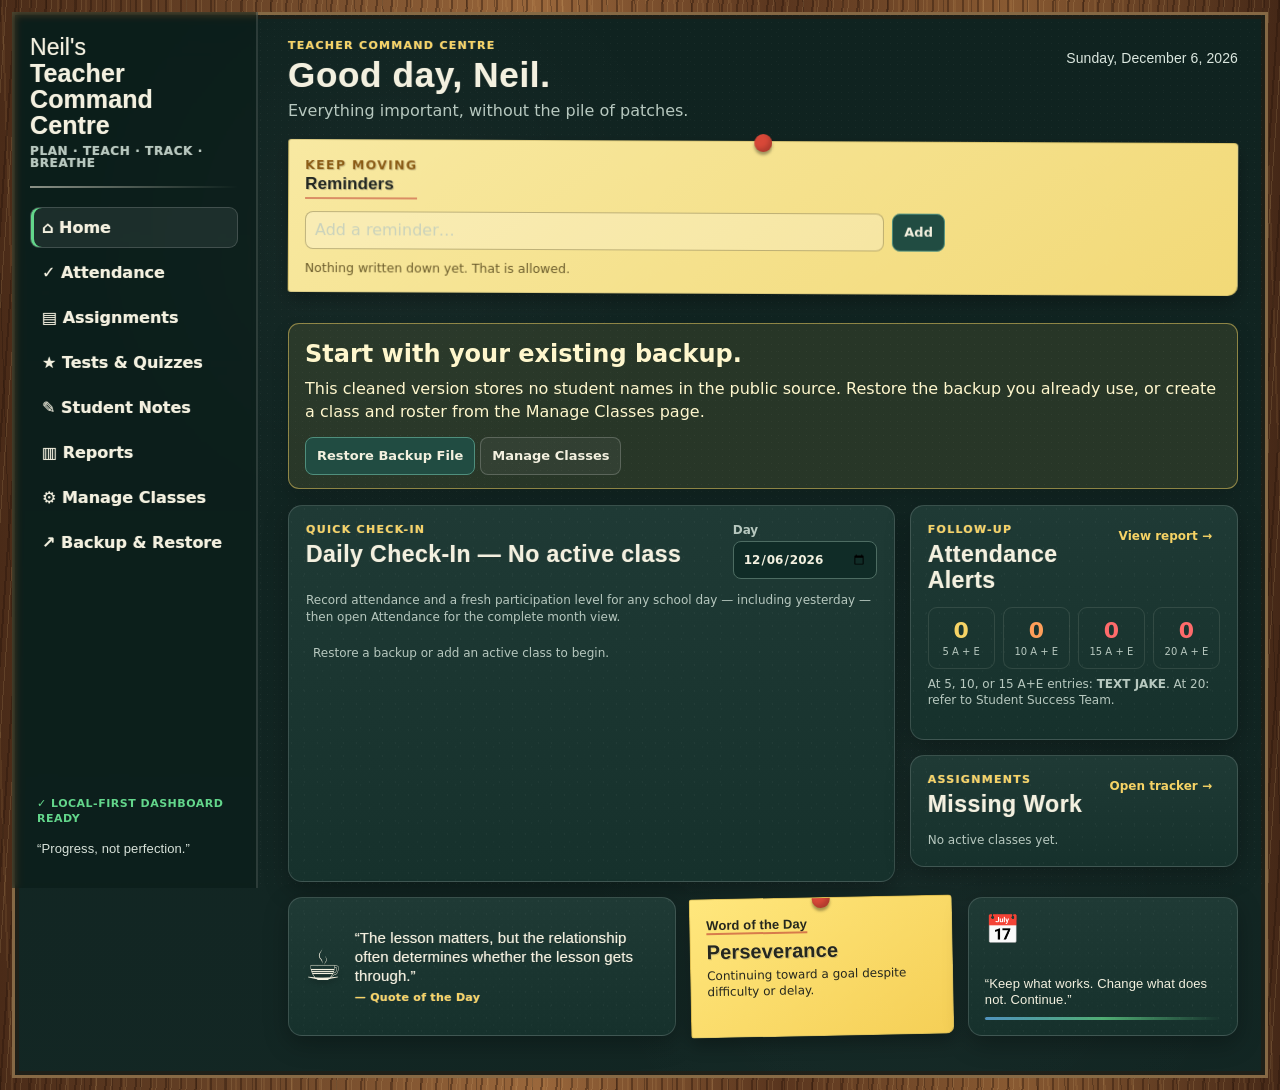
==== index.html @ 8937fd7d "Include participation in running marks and add optional Pass/Incomplete assignments" ====
<!doctype html>
<html lang="en">
<head>
  <meta charset="utf-8">
  <meta name="viewport" content="width=device-width, initial-scale=1, viewport-fit=cover">
  <meta name="theme-color" content="#102421">
  <meta name="description" content="A private, local-first teacher dashboard for planning, tracking, and reviewing classroom information.">
  <title>Neil's Teacher Command Centre</title>
  <link rel="stylesheet" href="styles.css?v=27">
</head>
<body>
  <div class="app-shell">
    <aside class="sidebar" aria-label="Main navigation">
      <div class="brand"><span>Neil's</span><strong>Teacher Command Centre</strong><small>plan · teach · track · breathe</small></div>
      <div class="chalk-line"></div>
      <nav class="nav" aria-label="Dashboard sections">
        <button type="button" class="nav-button active" data-view="dashboard">⌂ Home</button>
        <button type="button" class="nav-button" data-view="attendance">✓ Attendance</button>
        <button type="button" class="nav-button" data-view="assignments">▤ Assignments</button>
        <button type="button" class="nav-button" data-view="assessments">★ Tests &amp; Quizzes</button>
        <button type="button" class="nav-button" data-view="notes">✎ Student Notes</button>
        <button type="button" class="nav-button" data-view="reports">▥ Reports</button>
        <button type="button" class="nav-button" data-view="manage">⚙ Manage Classes</button>
        <button type="button" class="nav-button" data-view="backup">↗ Backup &amp; Restore</button>
      </nav>
      <div class="sidebar-footer"><p id="saveStatus" class="save-status" aria-live="polite">Local-first · ready</p><p>“Progress, not perfection.”</p></div>
    </aside>

    <main class="main-content">
      <header class="app-header">
        <div><p class="eyebrow" id="viewEyebrow">TEACHER COMMAND CENTRE</p><h1 id="viewTitle">Good day, Neil.</h1><p id="viewSubtitle">Everything important, without the pile of patches.</p></div>
        <div class="header-date" id="todayLabel"></div>
      </header>
      <section id="migrationNotice" class="notice hidden" aria-live="polite"></section>

      <section id="dashboardView" class="view">
        <section class="reminder-note dashboard-reminders" id="reminderPanel">
          <div class="note-pin" aria-hidden="true"></div>
          <div class="note-heading"><div><p class="panel-kicker">KEEP MOVING</p><h2>Reminders</h2></div></div>
          <form id="reminderForm" class="inline-form"><label class="sr-only" for="reminderText">Add a reminder</label><input id="reminderText" name="reminderText" autocomplete="off" placeholder="Add a reminder…"><button type="submit" class="primary-button">Add</button></form>
          <div id="reminderList" class="reminder-list"></div>
        </section>
        <div id="classCards" class="class-cards"></div>
        <div id="emptyState" class="empty-state hidden"></div>
        <div class="dashboard-grid">
          <section class="panel roster-panel">
            <div class="panel-heading split-heading"><div><p class="panel-kicker">QUICK CHECK-IN</p><h2>Daily Check-In — <span id="quickCourseLabel"></span></h2></div><label class="compact-field"><span>Day</span><input type="date" id="quickDate" aria-label="Quick attendance date"></label></div>
            <p class="panel-help">Record attendance and a fresh participation level for any school day — including yesterday — then open Attendance for the complete month view.</p>
            <div class="table-wrap"><table id="quickRoster" class="data-table"></table></div>
          </section>
          <aside class="dashboard-side">
            <section class="panel"><div class="panel-heading split-heading"><div><p class="panel-kicker">FOLLOW-UP</p><h2>Attendance Alerts</h2></div><button type="button" class="text-button" data-view="reports">View report →</button></div><div id="attendanceAlertSummary" class="threshold-grid"></div><p class="panel-help">At 5, 10, or 15 A+E entries: <strong>TEXT JAKE</strong>. At 20: refer to Student Success Team.</p></section>
            <section class="panel"><div class="panel-heading split-heading"><div><p class="panel-kicker">ASSIGNMENTS</p><h2>Missing Work</h2></div><button type="button" class="text-button" data-view="assignments">Open tracker →</button></div><div id="missingSummary" class="compact-list"></div></section>
          </aside>
        </div>
        <div id="commandStrip" class="command-strip dashboard-footer-cards"></div>
      </section>

      <section id="attendanceView" class="view hidden">
        <section class="panel">
          <div class="panel-heading split-heading"><div><p class="panel-kicker">REVIEW OR CORRECT</p><h2>Attendance History</h2><p class="panel-help">Choose a class and date to edit the full roster. Every change saves immediately on this device.</p></div><button type="button" class="secondary-button" data-view="dashboard">← Home</button></div>
          <div class="control-row"><label>Class <select id="attendanceCourse"></select></label><label>Date <input type="date" id="attendanceDate"></label><label>Month <input type="month" id="attendanceMonth"></label><button type="button" class="secondary-button" data-action="attendance-today">Today</button></div>
          <div id="attendanceSchoolDayNote" class="notice small-notice hidden"></div>
          <div class="section-divider"></div>
          <h3 id="attendanceDayTitle">Selected Day</h3>
          <div class="table-wrap"><table id="attendanceDayTable" class="data-table"></table></div>
          <div class="section-divider"></div>
          <div class="panel-heading"><div><h3>Month at a Glance</h3><p class="panel-help">Click a school-day cell to choose P, A, E, L, or clear the entry.</p></div></div>
          <div class="table-wrap attendance-grid-wrap"><table id="attendanceMonthTable" class="data-table attendance-month-table"></table></div>
        </section>
      </section>

      <section id="assignmentsView" class="view hidden">
        <section class="panel">
          <div class="panel-heading split-heading"><div><p class="panel-kicker">TRACK · REVIEW · FOLLOW UP</p><h2>Assignment Tracker</h2><p class="panel-help">Each assignment includes an Assigned date and a Due date. Tap a date field to choose it from the calendar.</p></div><button type="button" class="secondary-button" data-action="show-add-assignment">＋ Add Assignment</button></div>
          <div id="assignmentCourseTabs" class="course-tabs"></div>
          <div id="assignmentSummary" class="assignment-summary"></div>
          <div id="assignmentList" class="assignment-list"></div>
          <div id="assignmentDetail" class="assignment-detail"></div>
        </section>
      </section>

      <section id="assessmentsView" class="view hidden">
        <section class="panel">
          <div class="panel-heading split-heading"><div><p class="panel-kicker">TESTS · QUIZZES · RESULTS</p><h2>Tests &amp; Quizzes</h2><p class="panel-help">Track scheduled assessments and student results without adding future tests to the missing-work list.</p></div><button type="button" class="secondary-button" data-action="show-add-assessment">＋ Add Test / Quiz</button></div>
          <div id="assessmentCourseTabs" class="course-tabs"></div>
          <div id="assessmentSummary" class="assignment-summary"></div>
          <div id="assessmentList" class="assignment-list"></div>
          <div id="assessmentDetail" class="assignment-detail"></div>
        </section>
      </section>

      <section id="notesView" class="view hidden">
        <section class="panel">
          <div class="panel-heading split-heading"><div><p class="panel-kicker">OBSERVATIONS THAT STAY USEFUL</p><h2>Student Notes</h2></div><button type="button" class="secondary-button" data-action="show-add-note">＋ Add Note</button></div>
          <div class="control-row slim-row"><label>Class <select id="notesCourse"></select></label><label>Student <select id="notesStudent"></select></label></div>
          <div id="notesList" class="notes-list"></div>
        </section>
      </section>

      <section id="reportsView" class="view hidden">
        <section class="panel">
          <div class="panel-heading split-heading"><div><p class="panel-kicker">QUICK FACTUAL SNAPSHOT</p><h2>Reports</h2><p class="panel-help">See each student’s current running mark from entered evidence, plus a quick answer to: “What am I missing?”</p></div><label class="compact-field">Class <select id="reportCourse"></select></label></div>
          <div id="reportMetrics" class="metric-grid"></div>
          <div id="reportCards" class="report-cards"></div>
        </section>
      </section>

      <section id="manageView" class="view hidden">
        <div class="manage-grid">
          <section class="panel"><p class="panel-kicker">ACTIVE ROSTERS ARE AUTHORITATIVE</p><h2>Manage Classes</h2><p class="panel-help">Archiving hides a class without deleting its historical records. Removing a student only removes them from the active roster.</p><form id="courseForm" class="inline-form"><label class="sr-only" for="courseName">New class name</label><input id="courseName" name="courseName" autocomplete="off" placeholder="e.g. Geography S2"><button type="submit" class="primary-button">Add Class</button></form><div id="courseList" class="manage-list"></div></section>
          <section class="panel"><p class="panel-kicker">ADD OR CORRECT ACTIVE ROSTERS</p><h2>Manage Students</h2><div class="control-row slim-row"><label>Class <select id="manageCourse"></select></label></div><form id="studentForm" class="inline-form"><label class="sr-only" for="studentName">Student display name</label><input id="studentName" name="studentName" autocomplete="off" placeholder="Student display name"><button type="submit" class="primary-button">Add Student</button></form><div id="studentList" class="manage-list"></div></section>
        </div>
      </section>

      <section id="backupView" class="view hidden">
        <section class="panel backup-panel">
          <p class="panel-kicker">YOUR CURRENT WORK, PORTABLE</p>
          <h2>Backup &amp; Restore</h2>
          <p class="panel-help">Copy the complete dashboard to Winston in one click, or paste a backup from Winston and preview it before restoring.</p>
          <div class="backup-actions"><button type="button" class="primary-button" data-action="download-backup">⬇ Download Backup File</button><button type="button" class="secondary-button" data-action="open-import">⬆ Restore Backup File</button><button type="button" class="secondary-button" data-action="copy-backup">📋 Copy Backup for Winston</button></div>
          <p id="backupStatus" class="backup-status" aria-live="polite"></p>
          <label for="backupPayload" class="backup-label">Current backup to send to Winston</label>
          <textarea id="backupPayload" readonly spellcheck="false" aria-label="Current dashboard backup"></textarea>
          <label for="restorePayload" class="backup-label">Paste a backup from Winston</label>
          <textarea id="restorePayload" spellcheck="false" aria-label="Paste a dashboard backup from Winston" placeholder="Paste the complete backup text here…"></textarea>
          <div class="backup-actions backup-restore-actions"><button type="button" class="secondary-button" data-action="paste-clipboard">📋 Paste from Clipboard</button><button type="button" class="secondary-button" data-action="paste-preview">📥 Paste &amp; Preview Backup</button><button type="button" class="primary-button" data-action="restore-pasted">↩ Restore Pasted Data</button></div>
          <p class="privacy-note"><strong>Privacy:</strong> this data includes student information. Paste it only into the teacher-dashboard conversation you intend to use.</p>
        </section>
      </section>
    </main>
  </div>
  <input id="restoreFile" type="file" accept="application/json,.json,text/plain" hidden>
  <div id="modalRoot" aria-live="polite"></div>
  <script src="assessments.js?v=7" defer></script>
  <script src="app.js?v=32" defer></script>
</body>
</html>
---- styles.css ----
:root {
  --bg: #102421;
  --bg-deep: #0b1917;
  --panel: #17332e;
  --panel-strong: #1b3b35;
  --chalk: #f3f0df;
  --muted: #b7c8bf;
  --faint: rgba(243, 240, 223, .11);
  --line: #6f8e82;
  --green: #63d68b;
  --blue: #63b3ed;
  --purple: #c58cff;
  --yellow: #f6d365;
  --orange: #ff9f5a;
  --red: #ff6b6b;
  --wood: #6b4528;
  --wood-light: #8b5e35;
  --shadow: rgba(0, 0, 0, .28);
}

* { box-sizing: border-box; }

html {
  background:
    repeating-linear-gradient(94deg, rgba(44, 23, 12, .3) 0 2px, transparent 2px 7px, rgba(255, 210, 139, .08) 7px 8px, transparent 8px 15px),
    linear-gradient(90deg, #4a2d1a, #7a4d2b 24%, #57331d 47%, #8b5a32 71%, #432717);
}

body {
  min-width: 320px;
  min-height: 100vh;
  margin: 0;
  color: var(--chalk);
  font-family: "Trebuchet MS", system-ui, -apple-system, BlinkMacSystemFont, "Segoe UI", sans-serif;
  border: 12px solid transparent;
  background:
    radial-gradient(circle at 30% 20%, rgba(255,255,255,.027), transparent 25%),
    radial-gradient(circle at 72% 83%, rgba(255,255,255,.018), transparent 28%),
    linear-gradient(0deg, rgba(255,255,255,.012), rgba(0,0,0,.035)),
    linear-gradient(var(--bg), var(--bg)),
    repeating-linear-gradient(94deg, rgba(39, 19, 9, .4) 0 2px, transparent 2px 6px, rgba(255, 220, 151, .12) 6px 7px, transparent 7px 15px),
    repeating-linear-gradient(88deg, rgba(27, 13, 6, .28) 0 1px, transparent 1px 11px, rgba(255, 200, 121, .08) 11px 13px, transparent 13px 28px),
    linear-gradient(90deg, #4a2b18, var(--wood) 20%, #9a673b 42%, #59351e 61%, #895a32 79%, #452817);
  background-clip: padding-box, padding-box, padding-box, padding-box, border-box, border-box, border-box;
  background-origin: padding-box, padding-box, padding-box, padding-box, border-box, border-box, border-box;
  box-shadow: inset 0 0 0 3px rgba(218, 167, 107, .55), inset 0 0 0 7px rgba(46, 25, 13, .46);
}

body::before {
  position: fixed;
  z-index: 0;
  inset: 12px;
  pointer-events: none;
  content: "";
  opacity: .25;
  background-image:
    radial-gradient(ellipse at 13% 16%, rgba(255,255,255,.13) 0 .5px, transparent .9px),
    radial-gradient(ellipse at 78% 71%, rgba(255,255,255,.11) 0 .6px, transparent 1px),
    radial-gradient(circle, rgba(255,255,255,.16) .5px, transparent .82px),
    linear-gradient(87deg, transparent 0 47%, rgba(255,255,255,.025) 48% 52%, transparent 53% 100%),
    linear-gradient(0deg, transparent 0 49%, rgba(255,255,255,.015) 50%, transparent 51%);
  background-size: 31px 19px, 43px 29px, 7px 7px, 71px 37px, 11px 11px;
}

button, input, select, textarea { font: inherit; }
button { touch-action: manipulation; }
button, a, input, select, textarea { -webkit-tap-highlight-color: transparent; }

button:focus-visible, a:focus-visible, input:focus-visible, select:focus-visible, textarea:focus-visible {
  outline: 3px solid var(--yellow);
  outline-offset: 2px;
}

.app-shell {
  position: relative;
  z-index: 1;
  display: grid;
  grid-template-columns: 246px minmax(0, 1fr);
  min-height: calc(100vh - 24px);
}

.sidebar {
  position: sticky;
  top: 0;
  display: flex;
  flex-direction: column;
  min-height: calc(100vh - 24px);
  max-height: calc(100vh - 24px);
  padding: 24px 18px 17px;
  overflow-y: auto;
  border-right: 2px solid rgba(255,255,255,.13);
  background: rgba(8,25,22,.45);
  backdrop-filter: blur(3px);
}

.brand {
  font-family: "Trebuchet MS", Arial, sans-serif;
  line-height: 1.04;
  letter-spacing: .1px;
}

.brand > span { display: block; font-size: 23px; }
.brand strong { display: block; font-size: 25px; }
.brand small {
  display: block;
  margin-top: 7px;
  color: var(--muted);
  font-family: "Trebuchet MS", system-ui, sans-serif;
  font-size: 12px;
  font-weight: 700;
  letter-spacing: .6px;
  text-transform: uppercase;
}

.chalk-line {
  height: 2px;
  margin: 16px 0 19px;
  opacity: .55;
  background: linear-gradient(90deg, var(--chalk), transparent);
}

.nav { display: grid; gap: 4px; }

.nav-button, .text-button, .icon-button, .primary-button, .secondary-button, .danger-button, .status-button, .level-button, .course-tab {
  border: 1px solid transparent;
  cursor: pointer;
  transition: transform .08s ease, filter .12s ease, border-color .12s ease, background-color .12s ease, box-shadow .12s ease;
}

button:active { transform: translateY(1px) scale(.985); filter: brightness(1.12); }

.nav-button {
  width: 100%;
  padding: 10px 11px;
  color: var(--chalk);
  text-align: left;
  border-radius: 9px;
  background: transparent;
  font-weight: 800;
}

.nav-button:hover, .nav-button.active {
  border-color: rgba(255,255,255,.16);
  background: rgba(255,255,255,.07);
}

.nav-button.active { box-shadow: inset 3px 0 0 var(--green); }

.sidebar-footer {
  margin-top: auto;
  padding: 22px 7px 0;
  color: #d8e2da;
  font-family: "Trebuchet MS", Arial, sans-serif;
  font-size: 13px;
  font-style: normal;
  line-height: 1.35;
}

.save-status {
  margin: 0 0 14px;
  color: var(--green);
  font-family: "Trebuchet MS", system-ui, sans-serif;
  font-size: 11px;
  font-style: normal;
  font-weight: 800;
  letter-spacing: .5px;
  text-transform: uppercase;
}

.main-content {
  min-width: 0;
  padding: 27px 30px 42px;
}

.app-header {
  display: flex;
  align-items: flex-start;
  justify-content: space-between;
  gap: 22px;
  margin-bottom: 21px;
}

.eyebrow, .panel-kicker {
  margin: 0 0 5px;
  color: var(--yellow);
  font-size: 11px;
  font-weight: 900;
  letter-spacing: 1.3px;
  text-transform: uppercase;
}

.app-header h1, .panel h2, .panel h3, .reminder-note h2, .reminder-note h3 {
  margin: 0;
  font-family: "Trebuchet MS", Arial, sans-serif;
  font-weight: 800;
  text-shadow: .6px .7px 0 rgba(255,255,255,.16), -1px 1px 0 rgba(0,0,0,.15);
}

.app-header h1 { font-size: clamp(27px, 4vw, 35px); line-height: 1.05; }

.app-header p:not(.eyebrow) {
  max-width: 660px;
  margin: 7px 0 0;
  color: var(--muted);
}

.header-date {
  min-width: 156px;
  padding: 10px 0;
  color: #dbe7df;
  font-family: "Trebuchet MS", Arial, sans-serif;
  font-size: 14px;
  line-height: 1.3;
  text-align: right;
}

.hidden { display: none !important; }
.sr-only {
  position: absolute;
  width: 1px;
  height: 1px;
  padding: 0;
  overflow: hidden;
  clip: rect(0, 0, 0, 0);
  white-space: nowrap;
  border: 0;
}

.notice, .empty-state {
  margin: 0 0 16px;
  padding: 13px 16px;
  border: 1px solid rgba(246,211,101,.5);
  border-radius: 11px;
  color: #fff7cd;
  background: rgba(246,211,101,.1);
  box-shadow: 0 8px 18px rgba(0,0,0,.14);
  line-height: 1.42;
}

.small-notice { margin-top: 14px; font-size: 13px; }
.empty-state h2 { margin: 0 0 7px; }
.empty-state p { margin: 0 0 13px; }

.command-strip {
  display: grid;
  grid-template-columns: minmax(240px, 1.15fr) minmax(210px, .78fr) minmax(220px, .8fr);
  gap: 14px;
  margin-bottom: 15px;
}

.command-card, .panel {
  border: 1.5px solid rgba(255,255,255,.15);
  border-radius: 14px;
  background:
    radial-gradient(circle at 18% 23%, rgba(255,255,255,.035) 0 .7px, transparent 1px),
    radial-gradient(circle at 77% 68%, rgba(255,255,255,.025) 0 .6px, transparent 1px),
    linear-gradient(180deg, rgba(255,255,255,.035), rgba(0,0,0,.045)),
    var(--panel);
  background-size: 13px 13px, 19px 19px, auto, auto;
  box-shadow: 0 8px 24px var(--shadow);
}

.command-card {
  position: relative;
  min-height: 112px;
  padding: 15px 16px;
  overflow: hidden;
}

.command-card::after {
  position: absolute;
  inset: 0;
  pointer-events: none;
  content: "";
  opacity: .10;
  background: radial-gradient(circle, rgba(255,255,255,.45) .45px, transparent .75px);
  background-size: 6px 6px;
}

.mug-quote { display: flex; align-items: center; gap: 13px; }
.mug { font-size: 41px; filter: drop-shadow(0 3px 2px rgba(0,0,0,.25)); }
.quote-copy { position: relative; z-index: 1; font-family: "Trebuchet MS", Arial, sans-serif; font-size: 15px; line-height: 1.29; }
.quote-copy strong { display: block; margin-top: 5px; color: var(--yellow); font-family: "Trebuchet MS", system-ui, sans-serif; font-size: 11px; letter-spacing: .3px; }

.word-card {
  color: #25271e;
  border-color: rgba(80,70,20,.18);
  border-radius: 3px 4px 8px 3px;
  background: linear-gradient(145deg, #ffe77d, #f5cf56);
  box-shadow: 0 8px 16px rgba(0,0,0,.28);
  transform: rotate(-1.1deg);
}

.word-card::before, .note-pin {
  position: absolute;
  z-index: 2;
  width: 18px;
  height: 18px;
  border-radius: 50%;
  content: "";
  background: #d84838;
  box-shadow: 0 3px 3px rgba(0,0,0,.35), inset -3px -3px 4px rgba(0,0,0,.18);
}

.word-card::before { top: -8px; left: 50%; transform: translateX(-50%); }
.word-card .label { display: inline-block; margin-bottom: 7px; border-bottom: 2px solid rgba(195,70,55,.65); font-family: "Trebuchet MS", Arial, sans-serif; font-size: 13px; font-weight: 900; }
.word-card .word { font-family: "Trebuchet MS", Arial, sans-serif; font-size: 20px; font-weight: 900; line-height: 1.05; }
.word-card .definition { margin-top: 6px; font-size: 12px; line-height: 1.32; }

.date-card { display: flex; flex-direction: column; justify-content: space-between; }
.date-icon { font-size: 28px; }
.daily-thought { position: relative; z-index: 1; font-family: "Trebuchet MS", Arial, sans-serif; font-size: 13px; line-height: 1.28; }
.doodle-line { height: 3px; margin-top: 8px; border-radius: 999px; opacity: .75; background: linear-gradient(90deg, var(--blue), var(--green), transparent); }

.class-cards {
  display: grid;
  grid-template-columns: repeat(3, minmax(0, 1fr));
  gap: 14px;
  margin-bottom: 16px;
}

/* A compact, always-visible launch row for the three active classes. */
.class-card {
  position: relative;
  min-height: 104px;
  padding: 12px 13px;
  overflow: hidden;
  cursor: pointer;
}

.class-card::before {
  position: absolute;
  inset: 0;
  pointer-events: none;
  border: 2px solid var(--accent);
  border-radius: 14px;
  content: "";
  opacity: .8;
}

.class-card::after {
  position: absolute;
  right: 13px;
  bottom: 7px;
  color: var(--accent);
  content: "✦";
  font-size: 23px;
  opacity: .16;
  transform: rotate(11deg);
}

.class-card h2 { font-size: clamp(17px, 1.8vw, 20px); line-height: 1.1; }
.class-card p { margin: 4px 0 8px; color: var(--muted); font-size: 12px; }
.class-actions { position: relative; z-index: 1; display: flex; flex-wrap: wrap; gap: 5px; }
.class-card .mini-button { padding: 5px 7px; font-size: 11px; }

.mini-button, .text-button, .icon-button {
  padding: 6px 8px;
  color: var(--chalk);
  border-color: rgba(255,255,255,.2);
  border-radius: 8px;
  background: rgba(0,0,0,.12);
  font-size: 12px;
  font-weight: 800;
}

.mini-button:hover, .text-button:hover, .icon-button:hover { border-color: var(--yellow); background: rgba(255,255,255,.08); }
.text-button { color: var(--yellow); border: 0; background: transparent; white-space: nowrap; }
.icon-button { min-width: 31px; padding: 5px 7px; color: #29404a; border-color: rgba(21,62,85,.28); background: rgba(255,255,255,.26); }

.dashboard-grid { display: grid; grid-template-columns: minmax(0, 1.7fr) minmax(300px, .92fr); gap: 15px; }
.dashboard-side { min-width: 0; }
.panel { min-width: 0; padding: 17px; margin-bottom: 15px; }
.roster-panel { margin-bottom: 0; }
.panel-heading { margin-bottom: 13px; }
.split-heading { display: flex; align-items: flex-start; justify-content: space-between; gap: 12px; }
.panel h2 { font-size: 23px; line-height: 1.15; }
.panel h3 { font-size: 19px; line-height: 1.15; }
.panel-help { margin: 7px 0 13px; color: var(--muted); font-size: 12px; line-height: 1.4; }

.compact-field, .control-row label {
  display: grid;
  gap: 4px;
  color: var(--muted);
  font-size: 12px;
  font-weight: 700;
}

input, select, textarea {
  width: 100%;
  color: var(--chalk);
  border: 1px solid #4d6c62;
  border-radius: 8px;
  background: #102c27;
}

input, select { min-height: 38px; padding: 8px 9px; }
textarea { min-height: 110px; padding: 10px; resize: vertical; }
input::placeholder, textarea::placeholder { color: rgba(183,200,191,.72); }

.data-table { width: 100%; border-collapse: collapse; font-size: 13px; }
.data-table th, .data-table td { padding: 8px 7px; border-bottom: 1px solid var(--faint); text-align: left; vertical-align: middle; }
.data-table th { color: #dce7e1; font-size: 11px; letter-spacing: .2px; text-transform: uppercase; }
.data-table tr:last-child td { border-bottom: 0; }
.data-table tbody tr:hover { background: rgba(255,255,255,.025); }
.table-wrap { width: 100%; overflow: auto; }

.status-group { display: flex; flex-wrap: wrap; gap: 4px; }
.status-button {
  min-width: 30px;
  min-height: 29px;
  padding: 4px 6px;
  color: var(--chalk);
  border-color: rgba(255,255,255,.2);
  border-radius: 7px;
  background: #24433d;
  font-size: 12px;
  font-weight: 900;
}
.status-button[data-status="P"].active { color: #092017; border-color: var(--green); background: var(--green); }
.status-button[data-status="A"].active { color: #351316; border-color: var(--red); background: var(--red); }
.status-button[data-status="E"].active { color: #332909; border-color: var(--yellow); background: var(--yellow); }
.status-button[data-status="L"].active { color: #10273b; border-color: var(--blue); background: var(--blue); }

.level-button {
  width: 28px;
  height: 28px;
  padding: 0;
  color: #dfe8e3;
  border-color: rgba(255,255,255,.18);
  border-radius: 50%;
  background: #294740;
  font-size: 12px;
  font-weight: 800;
}
.level-button.active { color: #092017; border-color: var(--green); background: var(--green); box-shadow: 0 0 0 2px rgba(255,255,255,.08); }
.level-button[data-level="1"].active { color: #351316; border-color: var(--red); background: var(--red); }
.level-button[data-level="2"].active { color: #3a210d; border-color: var(--orange); background: var(--orange); }
.level-button[data-level="3"].active { color: #332909; border-color: var(--yellow); background: var(--yellow); }
.level-button[data-level="4"].active { color: #092017; border-color: var(--green); background: var(--green); }

.reminder-note {
  position: relative;
  margin-bottom: 15px;
  padding: 16px 16px 14px;
  color: #20251f;
  border: 1px solid rgba(80,70,20,.16);
  border-radius: 3px 4px 10px 3px;
  background: linear-gradient(145deg, #f8e9a2, #f2d977);
  box-shadow: 0 8px 18px rgba(0,0,0,.28);
  transform: rotate(.25deg);
}
.note-pin { top: -8px; left: 50%; transform: translateX(-50%); }
.note-heading { display: flex; align-items: center; justify-content: space-between; gap: 10px; }
.reminder-note h2 { padding-bottom: 3px; border-bottom: 2px solid rgba(195,70,55,.55); font-size: 17px; }
.reminder-note h3 { margin: 5px 0 6px; font-family: "Trebuchet MS", system-ui, sans-serif; font-size: 14px; line-height: 1.25; }

.reminder-note .panel-kicker { color: #8a5b14; }
.reminder-note .inline-form { margin-top: 12px; }
.reminder-note .inline-form input {
  color: #20251f;
  border-color: rgba(80,70,20,.35);
  background: rgba(255,255,255,.24);
}
.reminder-note .reminder-list { margin-top: 10px; }
.reminder-note .reminder-item {
  border-color: rgba(80,70,20,.22);
  background: rgba(255,255,255,.22);
}
.reminder-note .small-icon { color: #5b4c20; }
.reminder-note .empty-copy { color: #6a5b2b; }
.reminder-note p { margin: 0; font-family: "Trebuchet MS", system-ui, sans-serif; font-size: 12.5px; line-height: 1.42; }
.note-date { margin-top: 6px !important; opacity: .67; font-size: 11px !important; }
.threshold-grid, .metric-grid { display: grid; grid-template-columns: repeat(4, minmax(0, 1fr)); gap: 8px; }
.threshold, .metric { padding: 10px 7px; border: 1px solid var(--faint); border-radius: 9px; text-align: center; }
.threshold strong, .metric strong { display: block; font-size: 22px; }
.threshold span, .metric span { display: block; margin-top: 3px; color: var(--muted); font-size: 10px; line-height: 1.2; }
.threshold.t5 strong { color: var(--yellow); }
.threshold.t10 strong { color: var(--orange); }
.threshold.t15 strong, .threshold.t20 strong { color: var(--red); }

.compact-list, .reminder-list, .manage-list, .assignment-list, .notes-list { display: grid; gap: 8px; }
.assessment-list-item {
  display: grid;
  grid-template-columns: minmax(0, 1fr) auto;
  gap: 10px;
  align-items: center;
  padding: 11px 12px;
  border: 1px solid var(--faint);
  border-radius: 9px;
  background: rgba(0,0,0,.08);
}
.assessment-list-item.active {
  border-color: rgba(99,214,139,.62);
  background: rgba(99,214,139,.08);
}
.assessment-list-item.archived { opacity: .62; }
.assessment-select {
  display: grid;
  gap: 4px;
  width: 100%;
  padding: 0;
  color: var(--chalk);
  border: 0;
  background: transparent;
  text-align: left;
  cursor: pointer;
}
.assessment-select strong { font-size: 14px; }
.assessment-select span { color: var(--muted); font-size: 11px; }
.assessment-select:hover strong { color: var(--yellow); }
.assessment-edit-button {
  min-height: 32px;
  padding: 6px 9px;
  font-size: 12px;
}
.compact-item, .reminder-item, .manage-row, .assignment-card, .note-item {
  border: 1px solid var(--faint);
  border-radius: 9px;
  background: rgba(0,0,0,.08);
}
.compact-item { display: flex; align-items: center; justify-content: space-between; gap: 10px; padding: 9px 10px; font-size: 12px; }
.compact-item .count { min-width: 26px; color: var(--yellow); font-size: 16px; font-weight: 900; text-align: right; }
.empty-copy { margin: 2px 0; color: var(--muted); font-size: 12px; }

.inline-form { display: flex; gap: 8px; align-items: center; }
.inline-form input { min-width: 0; }

.primary-button, .secondary-button, .danger-button {
  min-height: 38px;
  padding: 8px 11px;
  color: var(--chalk);
  border-radius: 8px;
  font-size: 13px;
  font-weight: 900;
  white-space: nowrap;
}
.primary-button { border-color: #4f8f7d; background: #214c42; }
.primary-button:hover { border-color: var(--green); background: #28604f; }
.secondary-button { border-color: rgba(255,255,255,.2); background: rgba(255,255,255,.05); }
.secondary-button:hover { border-color: var(--blue); background: rgba(99,179,237,.1); }
.danger-button { border-color: #925052; background: #5a2f31; }
.danger-button:hover { border-color: var(--red); background: #713a3d; }

.reminder-item { display: flex; align-items: center; gap: 8px; padding: 8px 9px; }
.reminder-item label { flex: 1; min-width: 0; display: flex; align-items: center; gap: 8px; font-size: 13px; }
.reminder-item input { width: 18px; height: 18px; min-height: 0; accent-color: var(--green); }
.reminder-item.done { opacity: .58; }
.reminder-item.done label span { text-decoration: line-through; }
.small-icon { min-width: 28px; min-height: 28px; padding: 3px; color: var(--muted); border: 0; border-radius: 6px; background: transparent; font-weight: 900; }
.small-icon:hover { color: var(--red); background: rgba(255,255,255,.08); }

.control-row { display: flex; flex-wrap: wrap; gap: 10px; align-items: flex-end; }
.control-row label { min-width: 158px; flex: 1 1 160px; }
.slim-row { max-width: 540px; }
.section-divider { height: 1px; margin: 20px 0; background: var(--faint); }

.attendance-month-table { min-width: 860px; font-size: 12px; }
.attendance-month-table th, .attendance-month-table td { min-width: 31px; padding: 6px 4px; text-align: center; white-space: nowrap; }
.attendance-month-table th:first-child, .attendance-month-table td:first-child { position: sticky; left: 0; z-index: 2; min-width: 145px; text-align: left; background: var(--panel); }
.attendance-month-table thead th { position: sticky; top: 0; z-index: 3; background: var(--panel-strong); }
.attendance-month-table thead th:first-child { z-index: 4; }
.month-cell { min-width: 30px; min-height: 28px; padding: 2px; color: var(--muted); border: 0; border-radius: 5px; background: transparent; font-weight: 900; }
.month-cell:hover { background: rgba(255,255,255,.11); }
.month-cell[data-status="P"] { color: var(--green); }
.month-cell[data-status="A"] { color: var(--red); }
.month-cell[data-status="E"] { color: var(--yellow); }
.month-cell[data-status="L"] { color: var(--blue); }
.month-cell.non-school { cursor: not-allowed; color: rgba(255,255,255,.17); background: repeating-linear-gradient(135deg, rgba(255,255,255,.02) 0 5px, transparent 5px 10px); }
.month-cell.non-school:hover { background: repeating-linear-gradient(135deg, rgba(255,255,255,.02) 0 5px, transparent 5px 10px); }

.course-tabs { display: flex; flex-wrap: wrap; gap: 7px; margin: 0 0 14px; }
.course-tab { padding: 8px 10px; color: var(--chalk); border-color: rgba(255,255,255,.18); border-radius: 9px; background: rgba(255,255,255,.04); font-size: 13px; font-weight: 800; }
.course-tab.active { border-color: var(--green); outline: 1px solid rgba(99,214,139,.24); background: rgba(99,214,139,.1); }
.assignment-summary { margin-bottom: 14px; color: var(--muted); font-size: 13px; }
.assignment-card { display: grid; grid-template-columns: minmax(0, 1fr) auto; gap: 12px; align-items: center; padding: 12px 13px; }
.assignment-card h3 { margin: 0 0 4px; font-family: "Trebuchet MS", system-ui, sans-serif; font-size: 16px; }
.assignment-meta { color: var(--muted); font-size: 11px; line-height: 1.35; }
.assignment-stats { display: flex; flex-wrap: wrap; gap: 6px; margin-top: 7px; }
.chip { padding: 3px 6px; border: 1px solid var(--faint); border-radius: 999px; color: var(--muted); font-size: 10px; font-weight: 800; }
.chip.warning { color: #fff1b2; border-color: rgba(246,211,101,.5); }
.chip.success { color: #c5f2d5; border-color: rgba(99,214,139,.5); }
.chip.handed-back { color: #fff0a3; border-color: rgba(246,211,101,.72); background: rgba(246,211,101,.10); }
.assignment-actions { display: flex; flex-wrap: wrap; justify-content: flex-end; gap: 6px; }
.assignment-detail { margin-top: 15px; }
.detail-panel { padding: 14px; border: 1px solid rgba(99,214,139,.32); border-radius: 11px; background: rgba(0,0,0,.10); }
.detail-panel h3 { margin-bottom: 4px; }
.detail-controls { display: flex; flex-wrap: wrap; gap: 7px; margin: 10px 0 12px; }
.detail-controls label { display: flex; gap: 6px; align-items: center; color: var(--muted); font-size: 12px; }
.detail-controls .handback-control { color: #fff0a3; border: 1px solid rgba(246,211,101,.58); border-radius: 8px; padding: 6px 8px; background: rgba(246,211,101,.08); }
.handback-control input { width: 18px; height: 18px; min-height: 0; accent-color: var(--yellow); }
.detail-table { min-width: 760px; }
.detail-table input[type="checkbox"] { width: 18px; height: 18px; min-height: 0; accent-color: var(--green); }
.detail-table input[type="text"], .detail-table input[type="number"] { min-height: 31px; padding: 5px 6px; font-size: 12px; }
.detail-table input[type="number"] { width: 74px; }
.detail-table select { min-width: 76px; min-height: 31px; padding: 5px 6px; font-size: 12px; }
.detail-table .submitted-row { background: rgba(99,214,139,.035); }
.detail-table .missing-row { background: rgba(255,107,107,.028); }

.notes-list { margin-top: 16px; }
.note-item { padding: 12px; }
.note-item h3 { margin: 0 0 5px; font-family: "Trebuchet MS", system-ui, sans-serif; font-size: 14px; }
.note-item p { margin: 0; color: #e7eee9; font-size: 13px; line-height: 1.45; white-space: pre-wrap; }
.note-meta { margin-top: 8px !important; color: var(--muted) !important; font-size: 11px !important; }

.manage-grid { display: grid; grid-template-columns: repeat(2, minmax(0, 1fr)); gap: 15px; }
.manage-row { display: grid; grid-template-columns: minmax(0, 1fr) auto; gap: 10px; align-items: center; padding: 10px; }
.manage-row strong { display: block; font-size: 13px; }
.manage-row span { display: block; margin-top: 2px; color: var(--muted); font-size: 11px; }
.manage-row.archived { opacity: .57; }
.manage-actions { display: flex; flex-wrap: wrap; justify-content: flex-end; gap: 5px; }

.backup-panel { max-width: 900px; }
.backup-actions { display: flex; flex-wrap: wrap; gap: 9px; margin: 16px 0 10px; }
.backup-status { min-height: 20px; margin: 0 0 10px; color: var(--green); font-size: 13px; }
.backup-label { display: block; margin: 12px 0 6px; color: var(--muted); font-size: 12px; font-weight: 800; }
#backupPayload, #restorePayload { min-height: 240px; font-family: ui-monospace, SFMono-Regular, Menlo, Consolas, monospace; font-size: 11px; line-height: 1.38; }
.backup-restore-actions { margin-top: 9px; }
.privacy-note { margin: 11px 0 0; color: #fff1bd; font-size: 12px; line-height: 1.42; }

.modal-backdrop {
  position: fixed;
  z-index: 50;
  inset: 0;
  display: flex;
  align-items: center;
  justify-content: center;
  padding: 20px;
  background: rgba(0,0,0,.7);
}
.modal {
  width: min(760px, 96vw);
  max-height: 90vh;
  padding: 20px;
  overflow: auto;
  border: 1px solid var(--line);
  border-radius: 14px;
  background: var(--panel);
  box-shadow: 0 20px 60px rgba(0,0,0,.52);
}
.modal h2 { margin: 0 0 7px; font-family: "Trebuchet MS", Arial, sans-serif; font-size: 24px; }
.modal p { color: var(--muted); font-size: 13px; line-height: 1.42; }
.modal-form { display: grid; gap: 12px; margin-top: 15px; }
.modal-form label { display: grid; gap: 5px; color: var(--muted); font-size: 12px; font-weight: 800; }
.date-control { display: grid; grid-template-columns: minmax(0, 1fr) auto; gap: 7px; align-items: center; }
.date-picker-button { min-height: 40px; padding: 7px 10px; color: #fff0a3; border-color: rgba(246,211,101,.75); background: rgba(246,211,101,.11); font-size: 12px; white-space: nowrap; }
.date-picker-button:hover, .date-picker-button:focus-visible { background: rgba(246,211,101,.2); }
.modal-row { display: grid; grid-template-columns: 1fr 1fr; gap: 10px; }
.modal-actions { display: flex; flex-wrap: wrap; justify-content: flex-end; gap: 8px; margin-top: 16px; }
.modal.alert-modal { text-align: center; border: 2px solid var(--orange); }
.modal.alert-modal.serious { border-color: var(--red); }
.alert-word { margin: 7px 0 3px; color: var(--yellow); font-size: 38px; font-weight: 900; letter-spacing: 1px; }
.alert-modal.serious .alert-word { color: var(--red); }
.modal-picker { width: min(360px, 96vw); }
.picker-statuses { display: grid; grid-template-columns: repeat(4, 1fr); gap: 8px; margin-top: 14px; }
.picker-statuses .status-button { min-height: 42px; font-size: 16px; }
.picker-clear { grid-column: span 4; }

@media (max-width: 1100px) {
  .command-strip { grid-template-columns: 1fr 1fr; }
  .command-strip .welcome-card { grid-column: 1 / -1; }
  .dashboard-grid, .manage-grid { grid-template-columns: 1fr; }
  .roster-panel { margin-bottom: 15px; }
}

@media (max-width: 800px) {
  body { border-width: 7px; }
  body::before { inset: 7px; }
  .app-shell { grid-template-columns: 1fr; min-height: calc(100vh - 14px); }
  .sidebar { position: static; min-height: 0; max-height: none; padding: 16px 13px 14px; border-right: 0; border-bottom: 2px solid rgba(255,255,255,.13); }
  .brand > span { font-size: 20px; }
  .brand strong { font-size: 22px; }
  .nav { display: flex; flex-wrap: wrap; gap: 4px; }
  .nav-button { width: auto; padding: 8px 9px; font-size: 12px; }
  .sidebar-footer { display: none; }
  .main-content { padding: 18px 14px 34px; }
  .app-header { flex-direction: column; gap: 3px; }
  .header-date { padding: 0; text-align: left; }
  .command-strip { grid-template-columns: 1fr; }
  .command-strip .welcome-card { grid-column: auto; }
  .word-card, .reminder-note { transform: none; }
  .threshold-grid, .metric-grid { grid-template-columns: repeat(2, minmax(0, 1fr)); }
  .modal-row { grid-template-columns: 1fr; }
}

@media (max-width: 640px) {
  .class-cards { grid-template-columns: 1fr; }
}

@media (max-width: 520px) {
  .app-header h1 { font-size: 27px; }
  .panel { padding: 13px; }
  .split-heading { flex-direction: column; }
  .inline-form { align-items: stretch; flex-wrap: wrap; }
  .inline-form input { flex: 1 1 100%; }
  .inline-form button { flex: 1 1 auto; }
  .control-row label { flex-basis: 100%; }
  .assignment-card { grid-template-columns: 1fr; }
  .assignment-actions { justify-content: flex-start; }
  .status-group { gap: 3px; }
  .data-table th, .data-table td { padding: 7px 5px; }
}


/* Dashboard order and working-surface emphasis */
.dashboard-reminders { margin-bottom: 14px; }
.dashboard-reminders .inline-form { max-width: 640px; }
.dashboard-reminders .reminder-list {
  grid-template-columns: repeat(auto-fit, minmax(220px, 1fr));
}
.dashboard-footer-cards { margin-top: 15px; margin-bottom: 0; }
.class-cards { gap: 12px; }
.class-card { min-height: 96px; padding: 11px 12px; }

/* Student report cards and profiles */
.report-cards {
  display: grid;
  grid-template-columns: repeat(auto-fit, minmax(210px, 1fr));
  gap: 10px;
  margin-top: 15px;
}
.report-card {
  display: grid;
  gap: 10px;
  width: 100%;
  min-height: 146px;
  padding: 12px;
  color: var(--chalk);
  border: 1px solid var(--faint);
  border-radius: 10px;
  background: rgba(0,0,0,.10);
  text-align: left;
  cursor: pointer;
}
.report-card:hover, .report-card.active {
  border-color: rgba(99,214,139,.68);
  background: rgba(99,214,139,.09);
}
.report-card-heading {
  display: flex;
  align-items: flex-start;
  justify-content: space-between;
  gap: 8px;
}
.report-card-heading strong { font-size: 15px; }
.report-card-heading span { color: var(--muted); font-size: 11px; }
.report-card-running {
  display: grid;
  grid-template-columns: minmax(0, 1fr) auto;
  grid-template-areas: "label mark" "detail mark";
  gap: 2px 8px;
  padding: 7px 8px;
  border: 1px solid rgba(246,211,101,.34);
  border-radius: 7px;
  background: rgba(246,211,101,.07);
}
.report-card-running span { grid-area: label; color: var(--muted); font-size: 10px; }
.report-card-running strong { grid-area: mark; align-self: center; color: var(--yellow); font-size: 22px; line-height: 1; }
.report-card-running small { grid-area: detail; color: var(--muted); font-size: 10px; line-height: 1.2; }
.report-card-stats {
  display: grid;
  grid-template-columns: repeat(3, minmax(0, 1fr));
  gap: 7px;
}
.report-card-stat {
  padding: 6px 5px;
  border: 1px solid var(--faint);
  border-radius: 7px;
  text-align: center;
}
.report-card-stat strong { display: block; color: var(--yellow); font-size: 18px; }
.report-card-stat span { display: block; margin-top: 2px; color: var(--muted); font-size: 10px; line-height: 1.15; }
.report-detail { margin-top: 15px; }
.report-profile {
  padding: 14px;
  border: 1px solid rgba(99,214,139,.32);
  border-radius: 11px;
  background: rgba(0,0,0,.10);
}
.report-profile-heading { margin-bottom: 12px; }
.report-profile-heading h3 { margin: 0; font-size: 22px; }
.report-profile-heading p { margin: 5px 0 0; color: var(--muted); font-size: 12px; }
.running-mark-panel {
  display: grid;
  grid-template-columns: auto minmax(0, 1fr);
  align-items: center;
  gap: 14px;
  margin: 0 0 12px;
  padding: 12px 14px;
  border: 1px solid rgba(246,211,101,.46);
  border-radius: 9px;
  background: rgba(246,211,101,.08);
}
.running-mark-panel div { display: grid; gap: 2px; min-width: 8.75rem; }
.running-mark-panel span { color: var(--muted); font-size: 11px; }
.running-mark-panel strong { color: var(--yellow); font-size: 30px; line-height: 1; }
.running-mark-panel p { margin: 0; color: var(--chalk); font-size: 12px; line-height: 1.4; }
.report-summary-grid {
  display: grid;
  grid-template-columns: repeat(4, minmax(0, 1fr));
  gap: 8px;
}
.report-summary-item {
  padding: 9px 7px;
  border: 1px solid var(--faint);
  border-radius: 8px;
  text-align: center;
}
.report-summary-item strong { display: block; font-size: 20px; }
.report-summary-item span { display: block; margin-top: 3px; color: var(--muted); font-size: 10px; line-height: 1.2; }
.report-profile-grid {
  display: grid;
  grid-template-columns: minmax(0, 1.05fr) minmax(0, .95fr);
  gap: 14px;
  margin-top: 14px;
}
.report-section {
  min-width: 0;
  padding: 12px;
  border: 1px solid var(--faint);
  border-radius: 9px;
  background: rgba(0,0,0,.08);
}
.report-section h4 { margin: 0 0 8px; color: var(--chalk); font-size: 15px; }
.report-section .notes-list { margin-top: 0; }
.report-evidence-section { grid-column: 1 / -1; }
.report-assignment-list { display: grid; gap: 7px; margin: 0; padding: 0; list-style: none; }
.report-assignment {
  display: flex;
  align-items: flex-start;
  justify-content: space-between;
  gap: 10px;
  padding: 8px;
  border: 1px solid var(--faint);
  border-radius: 7px;
  background: rgba(255,255,255,.025);
}
.report-assignment strong { display: block; font-size: 13px; }
.report-assignment small { display: block; margin-top: 3px; color: var(--muted); font-size: 11px; }
.report-assignment .chip { flex: 0 0 auto; }
.note-actions { display: flex; flex-wrap: wrap; gap: 6px; margin-top: 10px; }
.note-actions .mini-button { font-size: 11px; }

/* Printed chalk: readable block lettering rather than cursive handwriting */
.brand, .sidebar-footer, .app-header h1, .panel h2, .panel h3, .reminder-note h2,
.reminder-note h3, .header-date, .quote-copy, .word-card .label, .word-card .word,
.daily-thought, .modal h2 {
  font-family: "Trebuchet MS", Arial, sans-serif;
  letter-spacing: .1px;
}

@media (max-width: 800px) {
  .report-profile-grid { grid-template-columns: 1fr; }
  .dashboard-reminders .reminder-list { grid-template-columns: 1fr; }
}
@media (max-width: 520px) {
  .report-summary-grid { grid-template-columns: repeat(2, minmax(0, 1fr)); }
  .running-mark-panel { grid-template-columns: 1fr; gap: 8px; }
}


/* Open student reports immediately in a readable modal */
.report-modal {
  width: min(1000px, 96vw);
}
.report-modal .report-profile {
  padding: 0;
  border: 0;
  background: transparent;
  box-shadow: none;
}
.report-profile-actions {
  display: flex;
  flex-wrap: wrap;
  justify-content: flex-end;
  gap: 8px;
}


/* Dusty, printed-chalk treatment — deliberately blocky and readable, never cursive. */
.brand, .app-header h1, .panel h2, .panel h3, .reminder-note h2, .reminder-note h3,
.nav-button, .panel-kicker, .eyebrow, .class-card h2, .command-card .word, .quote-copy {
  text-shadow:
    0.55px 0.4px 0 rgba(255,255,255,.20),
    -0.65px 0.28px 0 rgba(243,240,223,.12),
    0 0 1.45px rgba(243,240,223,.24),
    1px 1px 0 rgba(0,0,0,.16);
}
.panel h2, .panel h3, .app-header h1, .class-card h2 {
  letter-spacing: .02em;
  -webkit-text-stroke: .15px rgba(255,255,255,.08);
}
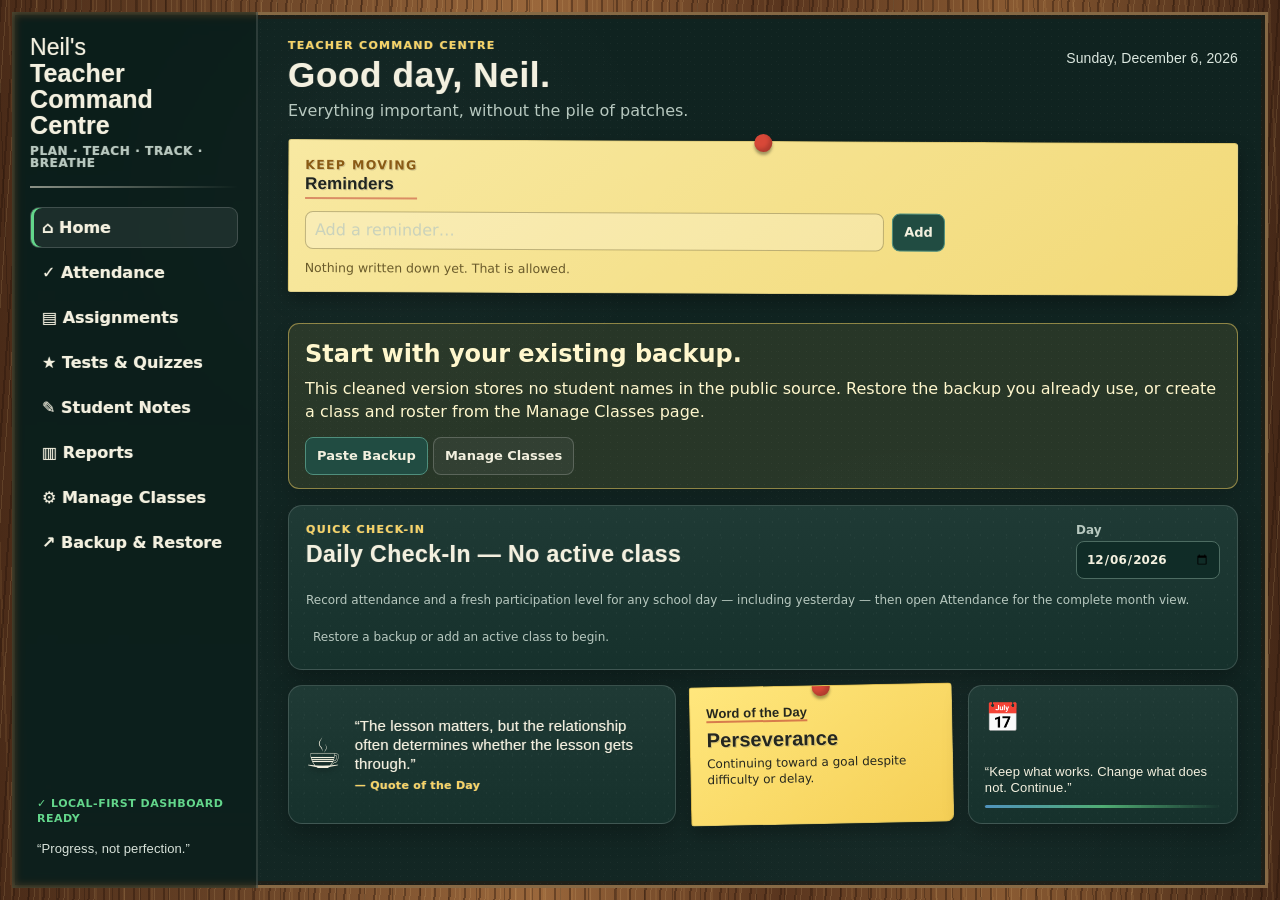
==== commit 81f4dbe2: "Simplify dashboard backup flow and apply attendance participation cleanup" ====
--- a/index.html
+++ b/index.html
@@ -6,7 +6,7 @@
   <meta name="theme-color" content="#102421">
   <meta name="description" content="A private, local-first teacher dashboard for planning, tracking, and reviewing classroom information.">
   <title>Neil's Teacher Command Centre</title>
-  <link rel="stylesheet" href="styles.css?v=27">
+  <link rel="stylesheet" href="styles.css?v=28">
 </head>
 <body>
   <div class="app-shell">
@@ -48,91 +48,28 @@
             <p class="panel-help">Record attendance and a fresh participation level for any school day — including yesterday — then open Attendance for the complete month view.</p>
             <div class="table-wrap"><table id="quickRoster" class="data-table"></table></div>
           </section>
-          <aside class="dashboard-side">
-            <section class="panel"><div class="panel-heading split-heading"><div><p class="panel-kicker">FOLLOW-UP</p><h2>Attendance Alerts</h2></div><button type="button" class="text-button" data-view="reports">View report →</button></div><div id="attendanceAlertSummary" class="threshold-grid"></div><p class="panel-help">At 5, 10, or 15 A+E entries: <strong>TEXT JAKE</strong>. At 20: refer to Student Success Team.</p></section>
-            <section class="panel"><div class="panel-heading split-heading"><div><p class="panel-kicker">ASSIGNMENTS</p><h2>Missing Work</h2></div><button type="button" class="text-button" data-view="assignments">Open tracker →</button></div><div id="missingSummary" class="compact-list"></div></section>
-          </aside>
+
         </div>
         <div id="commandStrip" class="command-strip dashboard-footer-cards"></div>
       </section>
 
-      <section id="attendanceView" class="view hidden">
-        <section class="panel">
-          <div class="panel-heading split-heading"><div><p class="panel-kicker">REVIEW OR CORRECT</p><h2>Attendance History</h2><p class="panel-help">Choose a class and date to edit the full roster. Every change saves immediately on this device.</p></div><button type="button" class="secondary-button" data-view="dashboard">← Home</button></div>
-          <div class="control-row"><label>Class <select id="attendanceCourse"></select></label><label>Date <input type="date" id="attendanceDate"></label><label>Month <input type="month" id="attendanceMonth"></label><button type="button" class="secondary-button" data-action="attendance-today">Today</button></div>
-          <div id="attendanceSchoolDayNote" class="notice small-notice hidden"></div>
-          <div class="section-divider"></div>
-          <h3 id="attendanceDayTitle">Selected Day</h3>
-          <div class="table-wrap"><table id="attendanceDayTable" class="data-table"></table></div>
-          <div class="section-divider"></div>
-          <div class="panel-heading"><div><h3>Month at a Glance</h3><p class="panel-help">Click a school-day cell to choose P, A, E, L, or clear the entry.</p></div></div>
-          <div class="table-wrap attendance-grid-wrap"><table id="attendanceMonthTable" class="data-table attendance-month-table"></table></div>
-        </section>
-      </section>
+      <section id="attendanceView" class="view hidden"><section class="panel"><div class="panel-heading split-heading"><div><p class="panel-kicker">REVIEW OR CORRECT</p><h2>Attendance History</h2><p class="panel-help">Choose a class and date to edit the full roster. Every change saves immediately on this device.</p></div><button type="button" class="secondary-button" data-view="dashboard">← Home</button></div><div class="control-row"><label>Class <select id="attendanceCourse"></select></label><label>Date <input type="date" id="attendanceDate"></label><label>Month <input type="month" id="attendanceMonth"></label><button type="button" class="secondary-button" data-action="attendance-today">Today</button></div><div id="attendanceSchoolDayNote" class="notice small-notice hidden"></div><div class="section-divider"></div><h3 id="attendanceDayTitle">Selected Day</h3><div class="table-wrap"><table id="attendanceDayTable" class="data-table"></table></div><div class="section-divider"></div><div class="panel-heading"><div><h3>Month at a Glance</h3><p class="panel-help">Click a school-day cell to choose P, A, E, L, or clear the entry.</p></div></div><div class="table-wrap attendance-grid-wrap"><table id="attendanceMonthTable" class="data-table attendance-month-table"></table></div></section></section>
 
-      <section id="assignmentsView" class="view hidden">
-        <section class="panel">
-          <div class="panel-heading split-heading"><div><p class="panel-kicker">TRACK · REVIEW · FOLLOW UP</p><h2>Assignment Tracker</h2><p class="panel-help">Each assignment includes an Assigned date and a Due date. Tap a date field to choose it from the calendar.</p></div><button type="button" class="secondary-button" data-action="show-add-assignment">＋ Add Assignment</button></div>
-          <div id="assignmentCourseTabs" class="course-tabs"></div>
-          <div id="assignmentSummary" class="assignment-summary"></div>
-          <div id="assignmentList" class="assignment-list"></div>
-          <div id="assignmentDetail" class="assignment-detail"></div>
-        </section>
-      </section>
+      <section id="assignmentsView" class="view hidden"><section class="panel"><div class="panel-heading split-heading"><div><p class="panel-kicker">TRACK · REVIEW · FOLLOW UP</p><h2>Assignment Tracker</h2><p class="panel-help">Each assignment includes an Assigned date and a Due date. Tap a date field to choose it from the calendar.</p></div><button type="button" class="secondary-button" data-action="show-add-assignment">＋ Add Assignment</button></div><div id="assignmentCourseTabs" class="course-tabs"></div><div id="assignmentSummary" class="assignment-summary"></div><div id="assignmentList" class="assignment-list"></div><div id="assignmentDetail" class="assignment-detail"></div></section></section>
 
-      <section id="assessmentsView" class="view hidden">
-        <section class="panel">
-          <div class="panel-heading split-heading"><div><p class="panel-kicker">TESTS · QUIZZES · RESULTS</p><h2>Tests &amp; Quizzes</h2><p class="panel-help">Track scheduled assessments and student results without adding future tests to the missing-work list.</p></div><button type="button" class="secondary-button" data-action="show-add-assessment">＋ Add Test / Quiz</button></div>
-          <div id="assessmentCourseTabs" class="course-tabs"></div>
-          <div id="assessmentSummary" class="assignment-summary"></div>
-          <div id="assessmentList" class="assignment-list"></div>
-          <div id="assessmentDetail" class="assignment-detail"></div>
-        </section>
-      </section>
+      <section id="assessmentsView" class="view hidden"><section class="panel"><div class="panel-heading split-heading"><div><p class="panel-kicker">TESTS · QUIZZES · RESULTS</p><h2>Tests &amp; Quizzes</h2><p class="panel-help">Track scheduled assessments and student results without adding future tests to the missing-work list.</p></div><button type="button" class="secondary-button" data-action="show-add-assessment">＋ Add Test / Quiz</button></div><div id="assessmentCourseTabs" class="course-tabs"></div><div id="assessmentSummary" class="assignment-summary"></div><div id="assessmentList" class="assignment-list"></div><div id="assessmentDetail" class="assignment-detail"></div></section></section>
 
-      <section id="notesView" class="view hidden">
-        <section class="panel">
-          <div class="panel-heading split-heading"><div><p class="panel-kicker">OBSERVATIONS THAT STAY USEFUL</p><h2>Student Notes</h2></div><button type="button" class="secondary-button" data-action="show-add-note">＋ Add Note</button></div>
-          <div class="control-row slim-row"><label>Class <select id="notesCourse"></select></label><label>Student <select id="notesStudent"></select></label></div>
-          <div id="notesList" class="notes-list"></div>
-        </section>
-      </section>
+      <section id="notesView" class="view hidden"><section class="panel"><div class="panel-heading split-heading"><div><p class="panel-kicker">OBSERVATIONS THAT STAY USEFUL</p><h2>Student Notes</h2></div><button type="button" class="secondary-button" data-action="show-add-note">＋ Add Note</button></div><div class="control-row slim-row"><label>Class <select id="notesCourse"></select></label><label>Student <select id="notesStudent"></select></label></div><div id="notesList" class="notes-list"></div></section></section>
 
-      <section id="reportsView" class="view hidden">
-        <section class="panel">
-          <div class="panel-heading split-heading"><div><p class="panel-kicker">QUICK FACTUAL SNAPSHOT</p><h2>Reports</h2><p class="panel-help">See each student’s current running mark from entered evidence, plus a quick answer to: “What am I missing?”</p></div><label class="compact-field">Class <select id="reportCourse"></select></label></div>
-          <div id="reportMetrics" class="metric-grid"></div>
-          <div id="reportCards" class="report-cards"></div>
-        </section>
-      </section>
+      <section id="reportsView" class="view hidden"><section class="panel"><div class="panel-heading split-heading"><div><p class="panel-kicker">QUICK FACTUAL SNAPSHOT</p><h2>Reports</h2><p class="panel-help">See each student’s current running mark from entered evidence, plus a quick answer to: “What am I missing?”</p></div><label class="compact-field">Class <select id="reportCourse"></select></label></div><div id="reportMetrics" class="metric-grid"></div><div id="reportCards" class="report-cards"></div></section></section>
 
-      <section id="manageView" class="view hidden">
-        <div class="manage-grid">
-          <section class="panel"><p class="panel-kicker">ACTIVE ROSTERS ARE AUTHORITATIVE</p><h2>Manage Classes</h2><p class="panel-help">Archiving hides a class without deleting its historical records. Removing a student only removes them from the active roster.</p><form id="courseForm" class="inline-form"><label class="sr-only" for="courseName">New class name</label><input id="courseName" name="courseName" autocomplete="off" placeholder="e.g. Geography S2"><button type="submit" class="primary-button">Add Class</button></form><div id="courseList" class="manage-list"></div></section>
-          <section class="panel"><p class="panel-kicker">ADD OR CORRECT ACTIVE ROSTERS</p><h2>Manage Students</h2><div class="control-row slim-row"><label>Class <select id="manageCourse"></select></label></div><form id="studentForm" class="inline-form"><label class="sr-only" for="studentName">Student display name</label><input id="studentName" name="studentName" autocomplete="off" placeholder="Student display name"><button type="submit" class="primary-button">Add Student</button></form><div id="studentList" class="manage-list"></div></section>
-        </div>
-      </section>
+      <section id="manageView" class="view hidden"><div class="manage-grid"><section class="panel"><p class="panel-kicker">ACTIVE ROSTERS ARE AUTHORITATIVE</p><h2>Manage Classes</h2><p class="panel-help">Archiving hides a class without deleting its historical records. Removing a student clears their records for that class.</p><form id="courseForm" class="inline-form"><label class="sr-only" for="courseName">New class name</label><input id="courseName" name="courseName" autocomplete="off" placeholder="e.g. Geography S2"><button type="submit" class="primary-button">Add Class</button></form><div id="courseList" class="manage-list"></div></section><section class="panel"><p class="panel-kicker">ADD OR CORRECT ACTIVE ROSTERS</p><h2>Manage Students</h2><div class="control-row slim-row"><label>Class <select id="manageCourse"></select></label></div><form id="studentForm" class="inline-form"><label class="sr-only" for="studentName">Student display name</label><input id="studentName" name="studentName" autocomplete="off" placeholder="Student display name"><button type="submit" class="primary-button">Add Student</button></form><div id="studentList" class="manage-list"></div></section></div></section>
 
-      <section id="backupView" class="view hidden">
-        <section class="panel backup-panel">
-          <p class="panel-kicker">YOUR CURRENT WORK, PORTABLE</p>
-          <h2>Backup &amp; Restore</h2>
-          <p class="panel-help">Copy the complete dashboard to Winston in one click, or paste a backup from Winston and preview it before restoring.</p>
-          <div class="backup-actions"><button type="button" class="primary-button" data-action="download-backup">⬇ Download Backup File</button><button type="button" class="secondary-button" data-action="open-import">⬆ Restore Backup File</button><button type="button" class="secondary-button" data-action="copy-backup">📋 Copy Backup for Winston</button></div>
-          <p id="backupStatus" class="backup-status" aria-live="polite"></p>
-          <label for="backupPayload" class="backup-label">Current backup to send to Winston</label>
-          <textarea id="backupPayload" readonly spellcheck="false" aria-label="Current dashboard backup"></textarea>
-          <label for="restorePayload" class="backup-label">Paste a backup from Winston</label>
-          <textarea id="restorePayload" spellcheck="false" aria-label="Paste a dashboard backup from Winston" placeholder="Paste the complete backup text here…"></textarea>
-          <div class="backup-actions backup-restore-actions"><button type="button" class="secondary-button" data-action="paste-clipboard">📋 Paste from Clipboard</button><button type="button" class="secondary-button" data-action="paste-preview">📥 Paste &amp; Preview Backup</button><button type="button" class="primary-button" data-action="restore-pasted">↩ Restore Pasted Data</button></div>
-          <p class="privacy-note"><strong>Privacy:</strong> this data includes student information. Paste it only into the teacher-dashboard conversation you intend to use.</p>
-        </section>
-      </section>
+      <section id="backupView" class="view hidden"><section class="panel backup-panel"><p class="panel-kicker">YOUR CURRENT WORK, PORTABLE</p><h2>Backup &amp; Restore</h2><p class="panel-help">Save for Winston copies your complete backup. Paste it into your dashboard conversation. To restore, choose Paste Backup.</p><div class="backup-actions"><button type="button" class="primary-button" data-action="copy-backup">Save for Winston</button><button type="button" class="secondary-button" data-action="paste-backup">Paste Backup</button></div><p id="backupStatus" class="backup-status" aria-live="polite"></p><div id="backupCopyFallback" class="hidden"><label for="backupPayload" class="backup-label">Copy this complete backup</label><textarea id="backupPayload" readonly spellcheck="false" aria-label="Current dashboard backup"></textarea></div><p class="privacy-note">Your backup includes student information. Paste it into your teacher-dashboard conversation.</p></section></section>
     </main>
   </div>
-  <input id="restoreFile" type="file" accept="application/json,.json,text/plain" hidden>
   <div id="modalRoot" aria-live="polite"></div>
-  <script src="assessments.js?v=7" defer></script>
-  <script src="app.js?v=32" defer></script>
+  <script src="assessments.js?v=8" defer></script>
+  <script src="app.js?v=33" defer></script>
 </body>
 </html>
--- a/styles.css
+++ b/styles.css
@@ -368,8 +368,7 @@
 .text-button { color: var(--yellow); border: 0; background: transparent; white-space: nowrap; }
 .icon-button { min-width: 31px; padding: 5px 7px; color: #29404a; border-color: rgba(21,62,85,.28); background: rgba(255,255,255,.26); }
 
-.dashboard-grid { display: grid; grid-template-columns: minmax(0, 1.7fr) minmax(300px, .92fr); gap: 15px; }
-.dashboard-side { min-width: 0; }
+.dashboard-grid { display: grid; grid-template-columns: minmax(0, 1fr); gap: 15px; }
 .panel { min-width: 0; padding: 17px; margin-bottom: 15px; }
 .roster-panel { margin-bottom: 0; }
 .panel-heading { margin-bottom: 13px; }
@@ -471,15 +470,12 @@
 .reminder-note .empty-copy { color: #6a5b2b; }
 .reminder-note p { margin: 0; font-family: "Trebuchet MS", system-ui, sans-serif; font-size: 12.5px; line-height: 1.42; }
 .note-date { margin-top: 6px !important; opacity: .67; font-size: 11px !important; }
-.threshold-grid, .metric-grid { display: grid; grid-template-columns: repeat(4, minmax(0, 1fr)); gap: 8px; }
-.threshold, .metric { padding: 10px 7px; border: 1px solid var(--faint); border-radius: 9px; text-align: center; }
-.threshold strong, .metric strong { display: block; font-size: 22px; }
-.threshold span, .metric span { display: block; margin-top: 3px; color: var(--muted); font-size: 10px; line-height: 1.2; }
-.threshold.t5 strong { color: var(--yellow); }
-.threshold.t10 strong { color: var(--orange); }
-.threshold.t15 strong, .threshold.t20 strong { color: var(--red); }
-
-.compact-list, .reminder-list, .manage-list, .assignment-list, .notes-list { display: grid; gap: 8px; }
+.metric-grid { display: grid; grid-template-columns: repeat(4, minmax(0, 1fr)); gap: 8px; }
+.metric { padding: 10px 7px; border: 1px solid var(--faint); border-radius: 9px; text-align: center; }
+.metric strong { display: block; font-size: 22px; }
+.metric span { display: block; margin-top: 3px; color: var(--muted); font-size: 10px; line-height: 1.2; }
+
+.reminder-list, .manage-list, .assignment-list, .notes-list { display: grid; gap: 8px; }
 .assessment-list-item {
   display: grid;
   grid-template-columns: minmax(0, 1fr) auto;
@@ -514,13 +510,11 @@
   padding: 6px 9px;
   font-size: 12px;
 }
-.compact-item, .reminder-item, .manage-row, .assignment-card, .note-item {
+.reminder-item, .manage-row, .assignment-card, .note-item {
   border: 1px solid var(--faint);
   border-radius: 9px;
   background: rgba(0,0,0,.08);
 }
-.compact-item { display: flex; align-items: center; justify-content: space-between; gap: 10px; padding: 9px 10px; font-size: 12px; }
-.compact-item .count { min-width: 26px; color: var(--yellow); font-size: 16px; font-weight: 900; text-align: right; }
 .empty-copy { margin: 2px 0; color: var(--muted); font-size: 12px; }
 
 .inline-form { display: flex; gap: 8px; align-items: center; }
@@ -679,7 +673,7 @@
   .command-strip { grid-template-columns: 1fr; }
   .command-strip .welcome-card { grid-column: auto; }
   .word-card, .reminder-note { transform: none; }
-  .threshold-grid, .metric-grid { grid-template-columns: repeat(2, minmax(0, 1fr)); }
+  .metric-grid { grid-template-columns: repeat(2, minmax(0, 1fr)); }
   .modal-row { grid-template-columns: 1fr; }
 }
 
